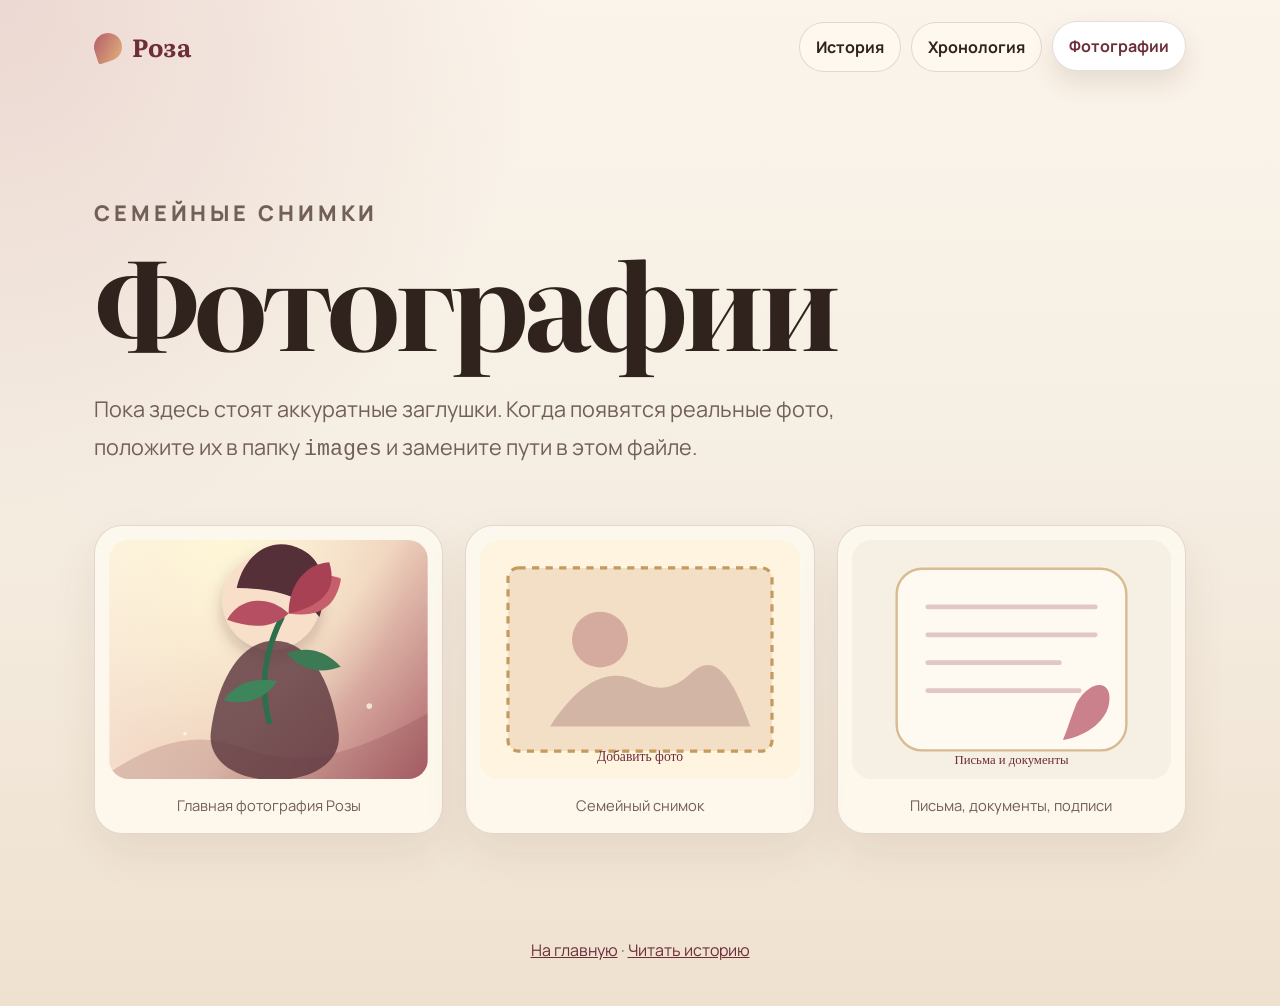
==== gallery.html @ ce0cb029 "Add Rosa memorial GitHub Pages site" ====
<!DOCTYPE html>
<html lang="ru">
<head>
  <meta charset="UTF-8">
  <meta name="viewport" content="width=device-width, initial-scale=1.0">
  <meta name="description" content="Галерея сайта памяти Розы — место для семейных фотографий и подписей.">
  <title>Фотографии Розы</title>
  <link rel="preconnect" href="https://fonts.googleapis.com">
  <link rel="preconnect" href="https://fonts.gstatic.com" crossorigin>
  <link href="https://fonts.googleapis.com/css2?family=Literata:opsz,wght@7..72,400;7..72,600;7..72,700&family=Manrope:wght@400;500;700&display=swap" rel="stylesheet">
  <link rel="stylesheet" href="style.css">
</head>
<body>
  <a class="skip-link" href="#main">Перейти к содержанию</a>

  <header class="site-header">
    <a class="brand" href="index.html">Роза</a>
    <nav class="site-nav" aria-label="Основная навигация">
      <a href="story.html">История</a>
      <a href="timeline.html">Хронология</a>
      <a href="gallery.html" aria-current="page">Фотографии</a>
    </nav>
  </header>

  <main id="main" class="section-pad">
    <header class="page-title page-title--narrow">
      <p class="eyebrow">Семейные снимки</p>
      <h1>Фотографии</h1>
      <p>
        Пока здесь стоят аккуратные заглушки. Когда появятся реальные фото, положите их в папку
        <code>images</code> и замените пути в этом файле.
      </p>
    </header>

    <section class="gallery" aria-label="Галерея фотографий">
      <figure>
        <img src="images/cover.svg" alt="Место для главной фотографии Розы">
        <figcaption>Главная фотография Розы</figcaption>
      </figure>
      <figure>
        <img src="images/photo-placeholder.svg" alt="Место для семейной фотографии">
        <figcaption>Семейный снимок</figcaption>
      </figure>
      <figure>
        <img src="images/letter-placeholder.svg" alt="Место для документа, письма или подписи">
        <figcaption>Письма, документы, подписи</figcaption>
      </figure>
    </section>
  </main>

  <footer class="site-footer">
    <p><a href="index.html">На главную</a> · <a href="story.html">Читать историю</a></p>
  </footer>
</body>
</html>
---- style.css ----
:root {
  --bg: #f6efe4;
  --paper: #fffaf1;
  --paper-strong: #fff4df;
  --ink: #30231d;
  --muted: #725f55;
  --rose: #9c4654;
  --rose-dark: #6d2e3a;
  --gold: #c49a5f;
  --line: rgba(80, 54, 39, 0.16);
  --shadow: 0 24px 70px rgba(83, 50, 30, 0.13);
}

* {
  box-sizing: border-box;
}

html {
  scroll-behavior: smooth;
}

body {
  margin: 0;
  background:
    radial-gradient(circle at top left, rgba(156, 70, 84, 0.16), transparent 34rem),
    linear-gradient(180deg, #fbf4ea 0%, var(--bg) 42%, #efe1cf 100%);
  color: var(--ink);
  font-family: Manrope, Arial, sans-serif;
  line-height: 1.75;
}

img {
  display: block;
  max-width: 100%;
}

a {
  color: var(--rose-dark);
}

a:hover {
  color: var(--rose);
}

.skip-link {
  background: var(--ink);
  border-radius: 0 0 12px 0;
  color: #fff;
  left: 0;
  padding: 10px 16px;
  position: absolute;
  top: -48px;
  transition: top 0.2s ease;
  z-index: 10;
}

.skip-link:focus {
  top: 0;
}

.site-header {
  align-items: center;
  display: flex;
  gap: 24px;
  justify-content: space-between;
  margin: 0 auto;
  max-width: 1180px;
  padding: 22px clamp(18px, 4vw, 44px);
}

.brand {
  align-items: center;
  color: var(--rose-dark);
  display: inline-flex;
  font-family: Literata, Georgia, serif;
  font-size: 1.55rem;
  font-weight: 700;
  gap: 10px;
  letter-spacing: 0.03em;
  text-decoration: none;
}

.brand::before {
  background: linear-gradient(135deg, #b45b6a, #e1b37a);
  border-radius: 50% 50% 50% 8%;
  content: "";
  height: 28px;
  transform: rotate(-18deg);
  width: 28px;
}

.site-nav {
  display: flex;
  flex-wrap: wrap;
  gap: 10px;
  justify-content: flex-end;
}

.site-nav a,
.button {
  background: rgba(255, 250, 241, 0.72);
  border: 1px solid var(--line);
  border-radius: 999px;
  color: var(--ink);
  font-weight: 700;
  padding: 10px 16px;
  text-decoration: none;
  transition: transform 0.2s ease, box-shadow 0.2s ease, background 0.2s ease;
}

.site-nav a:hover,
.site-nav a[aria-current="page"],
.button:hover {
  background: #fff;
  box-shadow: 0 12px 26px rgba(83, 50, 30, 0.12);
  color: var(--rose-dark);
  transform: translateY(-1px);
}

.section-pad {
  margin: 0 auto;
  max-width: 1180px;
  padding: clamp(28px, 6vw, 76px) clamp(18px, 4vw, 44px);
}

.hero {
  align-items: center;
  display: grid;
  gap: clamp(32px, 6vw, 72px);
  grid-template-columns: minmax(0, 1.08fr) minmax(280px, 0.82fr);
  min-height: 72vh;
}

.eyebrow {
  color: var(--rose-dark);
  font-size: 0.8rem;
  font-weight: 800;
  letter-spacing: 0.18em;
  margin: 0 0 14px;
  text-transform: uppercase;
}

h1,
h2 {
  font-family: Literata, Georgia, serif;
  line-height: 1.12;
}

h1 {
  font-size: clamp(3rem, 10vw, 7.5rem);
  letter-spacing: -0.06em;
  margin: 0;
}

h2 {
  font-size: clamp(1.5rem, 3vw, 2.2rem);
  margin: 0 0 12px;
}

.hero__lead,
.page-title p {
  color: var(--muted);
  font-size: clamp(1.08rem, 2vw, 1.35rem);
  margin: 24px 0 0;
  max-width: 760px;
}

.hero__actions {
  display: flex;
  flex-wrap: wrap;
  gap: 14px;
  margin-top: 34px;
}

.button--primary {
  background: var(--rose-dark);
  border-color: var(--rose-dark);
  color: #fff;
}

.button--primary:hover {
  background: var(--rose);
  color: #fff;
}

.portrait-card {
  background: linear-gradient(145deg, rgba(255, 250, 241, 0.92), rgba(255, 244, 223, 0.88));
  border: 1px solid rgba(109, 46, 58, 0.14);
  border-radius: 34px;
  box-shadow: var(--shadow);
  margin: 0;
  padding: clamp(18px, 3vw, 28px);
  transform: rotate(1.5deg);
}

.portrait-card img {
  border-radius: 26px;
  box-shadow: inset 0 0 0 1px rgba(255, 255, 255, 0.5);
  width: 100%;
}

figcaption {
  color: var(--muted);
  font-size: 0.92rem;
  margin-top: 14px;
  text-align: center;
}

.memory-grid {
  display: grid;
  gap: 18px;
  grid-template-columns: repeat(3, 1fr);
  padding-top: 0;
}

.memory-card,
.quote-section,
.story-article,
.timeline li,
.gallery figure {
  background: rgba(255, 250, 241, 0.82);
  border: 1px solid var(--line);
  border-radius: 28px;
  box-shadow: 0 18px 45px rgba(83, 50, 30, 0.08);
}

.memory-card {
  padding: 28px;
}

.memory-card__number {
  color: var(--gold);
  display: block;
  font-family: Literata, Georgia, serif;
  font-size: 2.2rem;
  font-weight: 700;
  line-height: 1;
  margin-bottom: 28px;
}

.memory-card p,
.story-section p,
.timeline p,
.quote-section p {
  color: var(--muted);
  margin: 0;
}

.quote-section {
  margin-bottom: 70px;
  max-width: 950px;
  padding: clamp(28px, 5vw, 54px);
}

blockquote {
  color: var(--rose-dark);
  font-family: Literata, Georgia, serif;
  font-size: clamp(1.7rem, 4vw, 3.1rem);
  font-weight: 700;
  line-height: 1.18;
  margin: 0 0 22px;
}

.story-layout {
  margin: 0 auto;
  max-width: 980px;
  padding: clamp(26px, 6vw, 70px) clamp(18px, 4vw, 44px);
}

.story-article {
  padding: clamp(26px, 5vw, 62px);
}

.page-title {
  margin-bottom: clamp(32px, 5vw, 56px);
}

.page-title--narrow {
  max-width: 820px;
}

.story-section {
  border-top: 1px solid var(--line);
  padding: clamp(28px, 5vw, 46px) 0 0;
}

.story-section + .story-section {
  margin-top: clamp(28px, 5vw, 46px);
}

.story-section p + p {
  margin-top: 18px;
}

.note {
  background: var(--paper-strong);
  border-left: 4px solid var(--rose);
  border-radius: 16px;
  padding: 18px;
}

.timeline {
  counter-reset: item;
  display: grid;
  gap: 18px;
  list-style: none;
  margin: 34px 0 0;
  padding: 0;
}

.timeline li {
  display: grid;
  gap: 20px;
  grid-template-columns: 170px minmax(0, 1fr);
  padding: 24px;
}

.timeline time {
  color: var(--rose-dark);
  font-family: Literata, Georgia, serif;
  font-size: 1.15rem;
  font-weight: 700;
}

.gallery {
  display: grid;
  gap: 22px;
  grid-template-columns: repeat(3, 1fr);
  margin-top: 34px;
}

.gallery figure {
  margin: 0;
  overflow: hidden;
  padding: 14px;
}

.gallery img {
  aspect-ratio: 4 / 3;
  background: var(--paper-strong);
  border-radius: 20px;
  object-fit: cover;
  width: 100%;
}

.site-footer {
  color: var(--muted);
  margin: 0 auto;
  max-width: 1180px;
  padding: 26px clamp(18px, 4vw, 44px) 44px;
  text-align: center;
}

.site-footer p {
  margin: 0;
}

@media (max-width: 820px) {
  .site-header {
    align-items: flex-start;
    flex-direction: column;
  }

  .site-nav {
    justify-content: flex-start;
  }

  .hero,
  .memory-grid,
  .gallery {
    grid-template-columns: 1fr;
  }

  .hero {
    min-height: auto;
  }

  .portrait-card {
    transform: none;
  }

  .timeline li {
    grid-template-columns: 1fr;
  }
}

@media (max-width: 520px) {
  body {
    line-height: 1.65;
  }

  .site-nav a,
  .button {
    width: 100%;
  }

  .hero__actions,
  .site-nav {
    width: 100%;
  }

  h1 {
    font-size: clamp(2.7rem, 18vw, 4.5rem);
  }
}
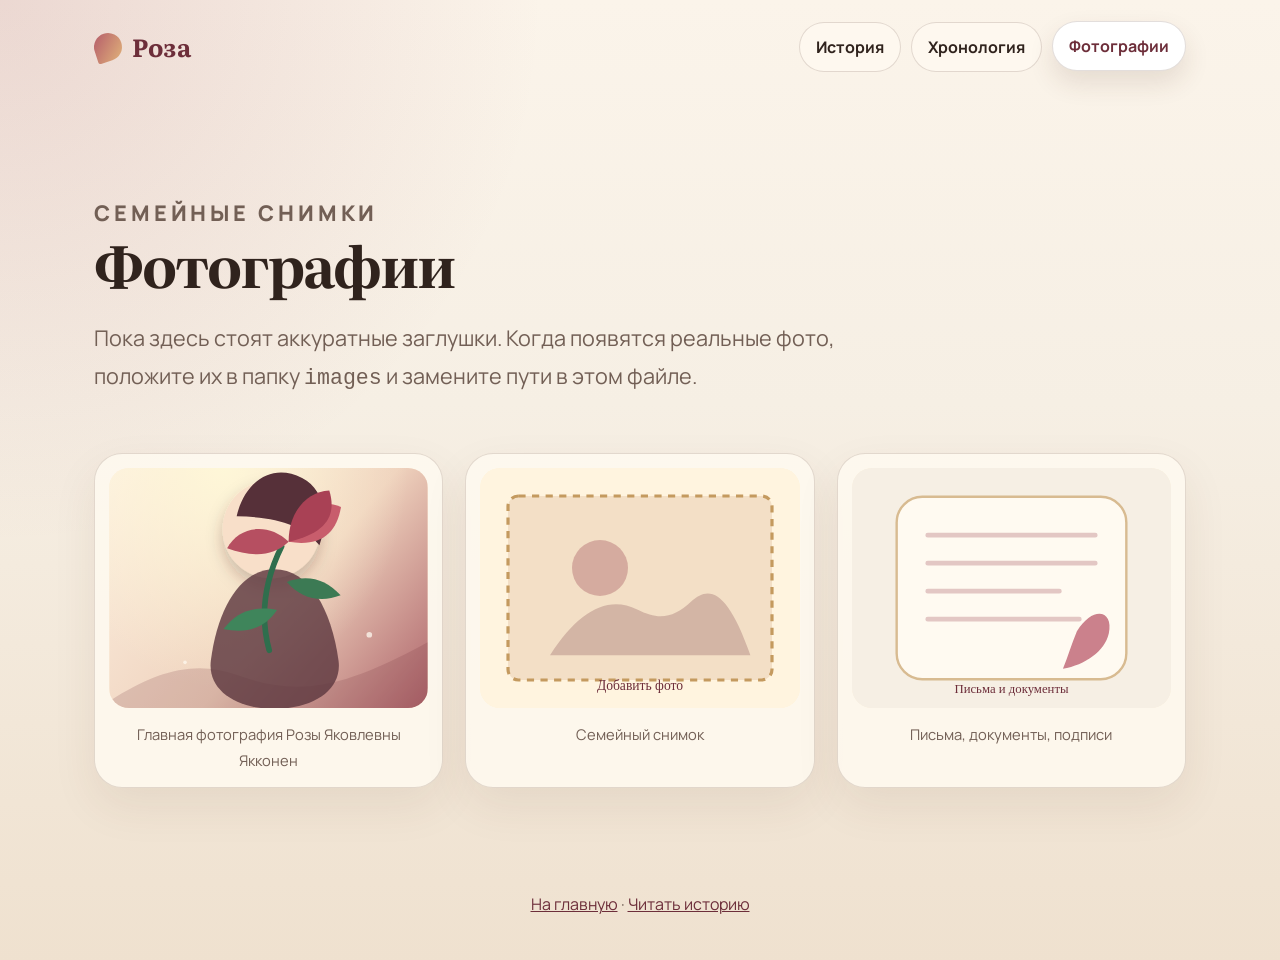
==== commit 2b52211c: "Refine Rosa memorial SEO and headings" ====
--- a/gallery.html
+++ b/gallery.html
@@ -3,8 +3,8 @@
 <head>
   <meta charset="UTF-8">
   <meta name="viewport" content="width=device-width, initial-scale=1.0">
-  <meta name="description" content="Галерея сайта памяти Розы — место для семейных фотографий и подписей.">
-  <title>Фотографии Розы</title>
+  <meta name="description" content="Галерея сайта памяти Розы Яковлевны Якконен — место для семейных фотографий и подписей.">
+  <title>Фотографии Розы Яковлевны Якконен</title>
   <link rel="preconnect" href="https://fonts.googleapis.com">
   <link rel="preconnect" href="https://fonts.gstatic.com" crossorigin>
   <link href="https://fonts.googleapis.com/css2?family=Literata:opsz,wght@7..72,400;7..72,600;7..72,700&family=Manrope:wght@400;500;700&display=swap" rel="stylesheet">
@@ -34,8 +34,8 @@
 
     <section class="gallery" aria-label="Галерея фотографий">
       <figure>
-        <img src="images/cover.svg" alt="Место для главной фотографии Розы">
-        <figcaption>Главная фотография Розы</figcaption>
+        <img src="images/cover.svg" alt="Место для главной фотографии Розы Яковлевны Якконен">
+        <figcaption>Главная фотография Розы Яковлевны Якконен</figcaption>
       </figure>
       <figure>
         <img src="images/photo-placeholder.svg" alt="Место для семейной фотографии">
--- a/style.css
+++ b/style.css
@@ -147,9 +147,20 @@
 }
 
 h1 {
-  font-size: clamp(3rem, 10vw, 7.5rem);
-  letter-spacing: -0.06em;
-  margin: 0;
+  font-size: clamp(2.15rem, 5vw, 4.25rem);
+  letter-spacing: -0.035em;
+  margin: 0;
+}
+
+.hero h1 {
+  font-size: clamp(2.8rem, 7vw, 5.8rem);
+  letter-spacing: -0.055em;
+}
+
+.page-title h1 {
+  font-size: clamp(2.2rem, 4.4vw, 4rem);
+  letter-spacing: -0.035em;
+  max-width: 840px;
 }
 
 h2 {
@@ -399,7 +410,9 @@
     width: 100%;
   }
 
-  h1 {
-    font-size: clamp(2.7rem, 18vw, 4.5rem);
-  }
-}
+  h1,
+  .hero h1,
+  .page-title h1 {
+    font-size: clamp(2.15rem, 12vw, 3.4rem);
+  }
+}
